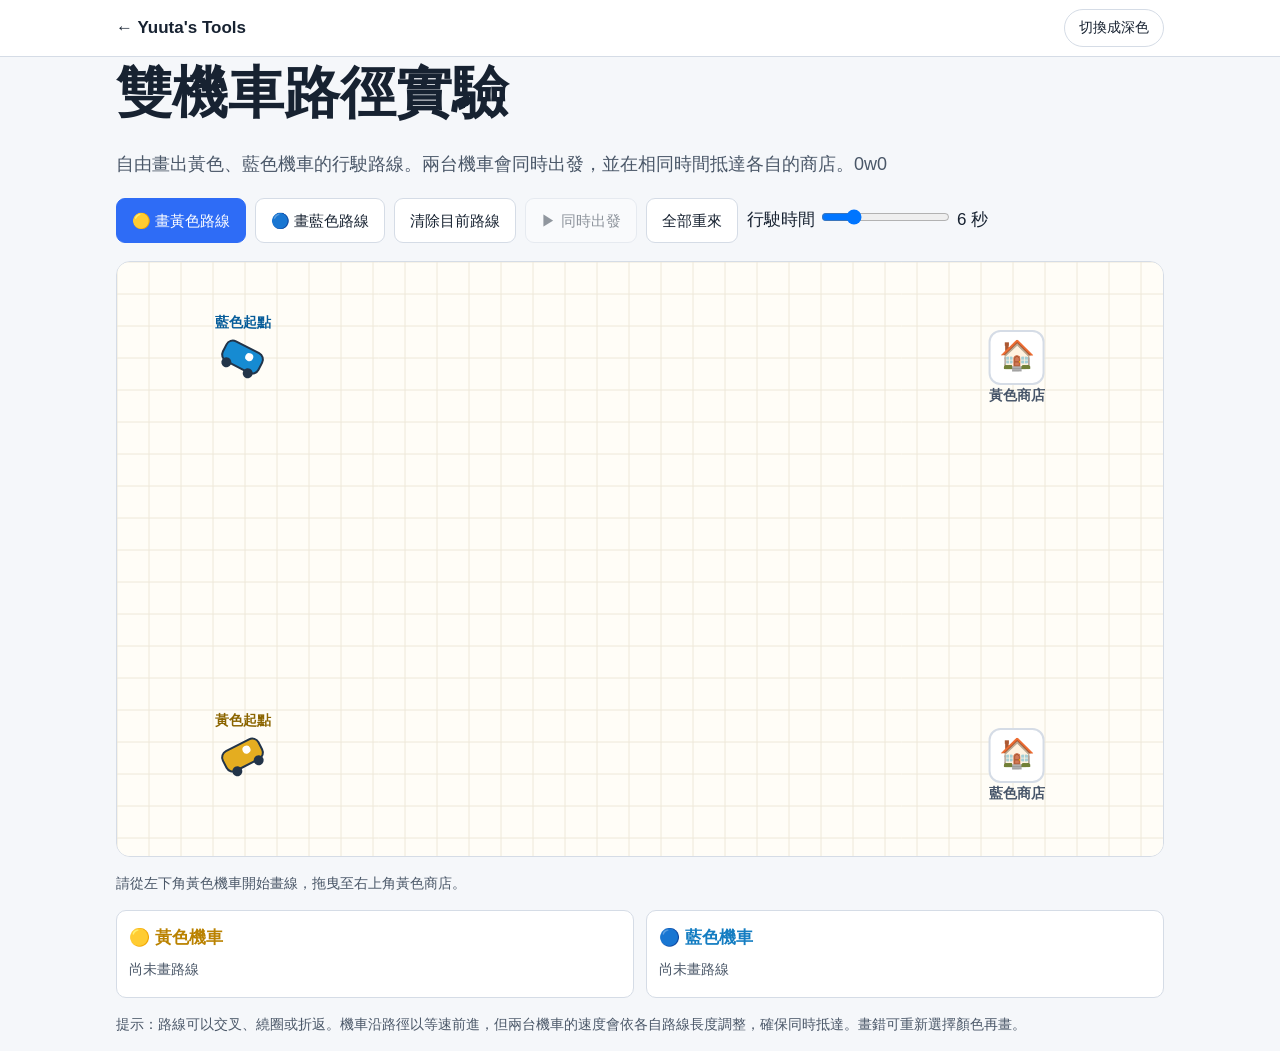
==== two-scooters/index.html @ 7529c906 "Add interactive two-scooter equal-time path experiment" ====
<!doctype html><html lang="zh-Hant-TW"><head><meta charset="utf-8"><meta name="viewport" content="width=device-width,initial-scale=1"><title>雙機車路徑實驗 — Yuuta's Tools</title><link rel="stylesheet" href="../assets/style.css"><script src="../assets/theme.js"></script><style>main{padding-top:34px}.lead{color:var(--ink-soft);font-size:18px}.controls{display:flex;flex-wrap:wrap;gap:9px;align-items:center;margin:18px 0}.controls button{font:inherit;font-size:15px;padding:8px 15px;border:1px solid var(--line);border-radius:9px;background:var(--panel);color:var(--ink);cursor:pointer}.controls button.primary{background:var(--wire);color:#fff;border-color:var(--wire)}button:disabled{opacity:.45;cursor:not-allowed}.stage{border:1px solid var(--line);border-radius:14px;overflow:hidden;background:#fffdf7}canvas{display:block;width:100%;height:min(66vh,620px);min-height:380px;touch-action:none;cursor:crosshair}.stats{display:grid;grid-template-columns:repeat(2,minmax(0,1fr));gap:12px;margin:14px 0}.stat{border:1px solid var(--line);border-radius:10px;padding:12px;background:var(--panel)}.stat strong{display:block}.stat span{font-family:var(--font-code);font-size:14px;color:var(--ink-soft)}.hint{color:var(--ink-soft);font-size:14px}.yellow{color:#ba8200}.blue{color:#147dc2}@media(max-width:600px){canvas{height:490px}.stats{grid-template-columns:1fr}}</style></head><body><header class="site-bar"><div class="wrap"><a class="home" href="../">← Yuuta's Tools</a><button class="theme-btn">切換主題</button></div></header><main class="wrap"><h1>雙機車路徑實驗</h1><p class="lead">自由畫出黃色、藍色機車的行駛路線。兩台機車會同時出發，並在相同時間抵達各自的商店。0w0</p><div class="controls"><button id="yellow" class="primary">🟡 畫黃色路線</button><button id="blue">🔵 畫藍色路線</button><button id="undo">清除目前路線</button><button id="play" disabled>▶ 同時出發</button><button id="reset">全部重來</button><label>行駛時間 <input id="duration" type="range" min="2" max="20" step="1" value="6"> <output id="seconds">6</output> 秒</label></div><div class="stage"><canvas id="board" aria-label="繪製兩台機車路線的畫布"></canvas></div><p id="status" class="hint" role="status">請從左下角黃色機車開始畫線，拖曳至右上角黃色商店。</p><div class="stats"><div class="stat"><strong class="yellow">🟡 黃色機車</strong><span id="yellowStats">尚未畫路線</span></div><div class="stat"><strong class="blue">🔵 藍色機車</strong><span id="blueStats">尚未畫路線</span></div></div><p class="hint">提示：路線可以交叉、繞圈或折返。機車沿路徑以等速前進，但兩台機車的速度會依各自路線長度調整，確保同時抵達。畫錯可重新選擇顏色再畫。</p></main><script>
(()=>{"use strict";
const $=s=>document.querySelector(s),canvas=$("#board"),ctx=canvas.getContext("2d");
const config={yellow:{start:{x:.12,y:.83},end:{x:.86,y:.16},color:"#e4ad20",dark:"#8b6500",name:"黃色"},blue:{start:{x:.12,y:.16},end:{x:.86,y:.83},color:"#168bd2",dark:"#075d9a",name:"藍色"}};
let selected="yellow",paths={yellow:[],blue:[]},drawing=false,playing=false,progress=0,started=0,raf=0,dimensions={w:800,h:520},pointerId=null;
const pos=(p)=>({x:p.x*dimensions.w,y:p.y*dimensions.h});
const distance=(a,b)=>Math.hypot(a.x-b.x,a.y-b.y);
const lengths=pts=>pts.slice(1).reduce((n,p,i)=>n+distance(p,pts[i]),0);
function sample(points,f){if(!points.length)return null;if(points.length===1)return points[0];const total=lengths(points),target=total*f;let d=0;for(let i=1;i<points.length;i++){const step=distance(points[i-1],points[i]);if(d+step>=target){const t=step?Math.min(1,(target-d)/step):0;return{x:points[i-1].x+(points[i].x-points[i-1].x)*t,y:points[i-1].y+(points[i].y-points[i-1].y)*t}}d+=step}return points.at(-1)}
function pathToPixels(name){return paths[name].map(pos)}
function label(text,x,y,color){ctx.font="bold 14px sans-serif";ctx.textAlign="center";ctx.fillStyle=color;ctx.fillText(text,x,y)}
function endpoint(p,emoji,name){const q=pos(p);ctx.fillStyle="#fff";ctx.strokeStyle="#d5dce6";ctx.lineWidth=2;ctx.beginPath();ctx.roundRect(q.x-27,q.y-26,54,53,11);ctx.fill();ctx.stroke();ctx.font="29px sans-serif";ctx.textAlign="center";ctx.fillText(emoji,q.x,q.y+8);label(name,q.x,q.y+43,"#475569")}
function bike(p,color,angle){if(!p)return;ctx.save();ctx.translate(p.x,p.y);ctx.rotate(angle);ctx.fillStyle=color;ctx.strokeStyle="#223449";ctx.lineWidth=2;ctx.beginPath();ctx.roundRect(-20,-11,40,22,7);ctx.fill();ctx.stroke();ctx.fillStyle="#223449";for(const x of [-12,12]){ctx.beginPath();ctx.arc(x,12,5,0,Math.PI*2);ctx.fill()}ctx.fillStyle="#fff";ctx.beginPath();ctx.arc(6,-3,4,0,Math.PI*2);ctx.fill();ctx.restore()}
function draw(){const {w,h}=dimensions;ctx.clearRect(0,0,w,h);ctx.fillStyle="#fffdf7";ctx.fillRect(0,0,w,h);ctx.strokeStyle="#eee8d9";ctx.lineWidth=1;for(let x=0;x<w;x+=32){ctx.beginPath();ctx.moveTo(x,0);ctx.lineTo(x,h);ctx.stroke()}for(let y=0;y<h;y+=32){ctx.beginPath();ctx.moveTo(0,y);ctx.lineTo(w,y);ctx.stroke()}
for(const name of ["yellow","blue"]){const c=config[name],points=pathToPixels(name);if(points.length>1){ctx.strokeStyle=c.color;ctx.lineWidth=7;ctx.lineCap="round";ctx.lineJoin="round";ctx.beginPath();points.forEach((p,i)=>i?ctx.lineTo(p.x,p.y):ctx.moveTo(p.x,p.y));ctx.stroke()}}
endpoint(config.yellow.end,"🏠","黃色商店");endpoint(config.blue.end,"🏠","藍色商店");
for(const name of ["yellow","blue"]){const c=config[name],points=pathToPixels(name),p=playing||progress>0?sample(points,progress):pos(c.start);const next=playing||progress>0?sample(points,Math.min(1,progress+.003)):points[1]||pos(c.end);bike(p,c.color,next?Math.atan2(next.y-p.y,next.x-p.x):0)}
for(const name of ["yellow","blue"]){const c=config[name],p=pos(c.start);label(c.name+"起點",p.x,p.y-30,c.dark)}
}
function update(){for(const name of ["yellow","blue"]){const p=pathToPixels(name),l=lengths(p),sec=+$("#duration").value;$("#"+name+"Stats").textContent=p.length>1?`路線長度 ${Math.round(l)} px · 速度 ${(l/sec).toFixed(1)} px/s`:"尚未畫路線"}$("#play").disabled=playing||!["yellow","blue"].every(n=>paths[n].length>1);$("#seconds").textContent=$("#duration").value;$("#yellow").classList.toggle("primary",selected==="yellow");$("#blue").classList.toggle("primary",selected==="blue")}
function select(name){if(playing)return;selected=name;update();$("#status").textContent=`請從${config[name].name}機車拖曳到對應商店。可以自由繞路。`}
function resetPlayback(){cancelAnimationFrame(raf);playing=false;progress=0}
function finishPath(){if(!drawing)return;drawing=false;pointerId=null;const name=selected,points=paths[name],end=config[name].end;if(points.length<2){paths[name]=[];$("#status").textContent="路線太短，請再試一次。";update();draw();return}const last=points.at(-1);if(distance(pos(last),pos(end))>Math.max(42,dimensions.w*.06)){paths[name]=[];$("#status").textContent="還沒到商店！請把路線畫到對應的商店附近再放開。";update();draw();return}points.push({...end});if(name==="yellow"&&!paths.blue.length)select("blue");else if(name==="blue"&&!paths.yellow.length)select("yellow");$("#status").textContent=["yellow","blue"].every(n=>paths[n].length>1)?"兩條路線都完成！按「同時出發」觀看。":"路線完成！接著畫另一台機車的路線。";update();draw()}
function point(e){const r=canvas.getBoundingClientRect();return{x:(e.clientX-r.left)/r.width,y:(e.clientY-r.top)/r.height}}
canvas.addEventListener("pointerdown",e=>{if(playing)return;const p=point(e),start=config[selected].start;if(distance(pos(p),pos(start))>Math.max(55,dimensions.w*.08)){ $("#status").textContent="請從目前選擇的機車起點開始畫線。";return}resetPlayback();paths[selected]=[{...start}];drawing=true;pointerId=e.pointerId;canvas.setPointerCapture(e.pointerId);update();draw()});
canvas.addEventListener("pointermove",e=>{if(!drawing||e.pointerId!==pointerId)return;const p=point(e);p.x=Math.max(0,Math.min(1,p.x));p.y=Math.max(0,Math.min(1,p.y));const pts=paths[selected];if(distance(pos(pts.at(-1)),pos(p))>2){pts.push(p);draw()}});
canvas.addEventListener("pointerup",e=>{if(e.pointerId===pointerId)finishPath()});canvas.addEventListener("pointercancel",e=>{if(e.pointerId===pointerId)finishPath()});
$("#yellow").onclick=()=>select("yellow");$("#blue").onclick=()=>select("blue");$("#undo").onclick=()=>{resetPlayback();paths[selected]=[];update();draw();$("#status").textContent="已清除目前路線，請重新畫。"};$("#reset").onclick=()=>{resetPlayback();paths={yellow:[],blue:[]};selected="yellow";update();draw();$("#status").textContent="已重設，從黃色機車開始畫線。"};$("#duration").oninput=()=>{if(playing)resetPlayback();update();draw()};
$("#play").onclick=()=>{if(playing||!["yellow","blue"].every(n=>paths[n].length>1))return;resetPlayback();playing=true;started=performance.now();const duration=+$("#duration").value*1000;$("#status").textContent="兩台機車同時出發！";update();function frame(now){progress=Math.min(1,(now-started)/duration);draw();if(progress<1)raf=requestAnimationFrame(frame);else{playing=false;$("#status").textContent="兩台機車同時抵達！可以重播，或重畫路線。";update()}}raf=requestAnimationFrame(frame)};
function resize(){const r=canvas.getBoundingClientRect();dimensions={w:r.width,h:r.height};const dpr=window.devicePixelRatio||1;canvas.width=Math.round(r.width*dpr);canvas.height=Math.round(r.height*dpr);ctx.setTransform(dpr,0,0,dpr,0,0);draw()}window.addEventListener("resize",resize);update();resize();
})();
</script></body></html>
---- assets/style.css ----
:root{--paper:#f5f7fa;--panel:#fff;--ink:#172231;--ink-soft:#4a5768;--line:#d5dce6;--wire:#2e6cf6;--wire-soft:#dfe8fe;--radius-sm:6px;--font-body:"Noto Sans TC","PingFang TC",sans-serif;--font-code:"JetBrains Mono",monospace;color-scheme:light}
@media(prefers-color-scheme:dark){:root:not([data-theme=light]){--paper:#10161f;--panel:#18202b;--ink:#e6ecf3;--ink-soft:#a3afbf;--line:#2b3646;--wire:#6b97ff;--wire-soft:#1d2b4a;color-scheme:dark}}
:root[data-theme=dark]{--paper:#10161f;--panel:#18202b;--ink:#e6ecf3;--ink-soft:#a3afbf;--line:#2b3646;--wire:#6b97ff;--wire-soft:#1d2b4a;color-scheme:dark}
*{box-sizing:border-box}body{margin:0;background:var(--paper);color:var(--ink);font-family:var(--font-body);font-size:17px;line-height:1.8}a{color:var(--wire)}.wrap{max-width:1080px;margin:auto;padding:0 16px}.site-bar{background:var(--panel);border-bottom:1px solid var(--line)}.site-bar .wrap{display:flex;align-items:center;justify-content:space-between;min-height:56px}.home{color:var(--ink);text-decoration:none;font-weight:700}.theme-btn,.btn{font:inherit;font-size:14px;background:var(--panel);color:var(--ink);border:1px solid var(--line);border-radius:999px;padding:5px 14px;cursor:pointer}.btn[aria-pressed=true]{background:var(--wire);color:white;border-color:var(--wire)}button:focus-visible,a:focus-visible,input:focus-visible{outline:3px solid var(--wire);outline-offset:2px}h1{font-size:clamp(32px,6vw,56px);font-weight:900;line-height:1.3;margin:0 0 16px}.site-foot{border-top:1px solid var(--line);margin-top:96px;padding:24px 0 40px;color:var(--ink-soft);font-size:14px}
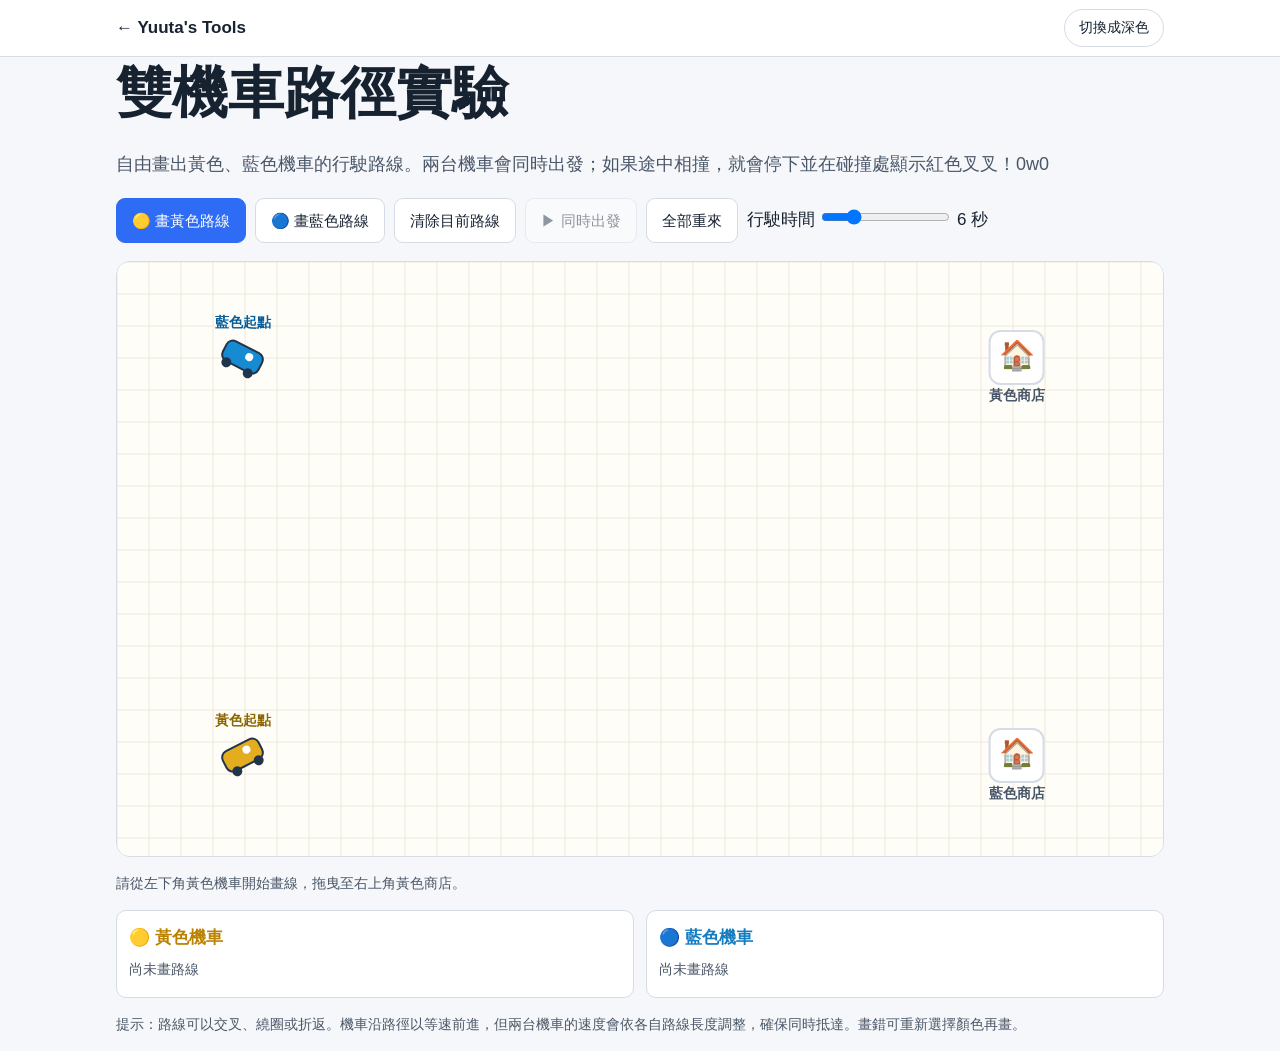
==== commit 547ff4a2: "Detect scooter collisions and mark crash with red X" ====
--- a/two-scooters/index.html
+++ b/two-scooters/index.html
@@ -1,8 +1,8 @@
-<!doctype html><html lang="zh-Hant-TW"><head><meta charset="utf-8"><meta name="viewport" content="width=device-width,initial-scale=1"><title>雙機車路徑實驗 — Yuuta's Tools</title><link rel="stylesheet" href="../assets/style.css"><script src="../assets/theme.js"></script><style>main{padding-top:34px}.lead{color:var(--ink-soft);font-size:18px}.controls{display:flex;flex-wrap:wrap;gap:9px;align-items:center;margin:18px 0}.controls button{font:inherit;font-size:15px;padding:8px 15px;border:1px solid var(--line);border-radius:9px;background:var(--panel);color:var(--ink);cursor:pointer}.controls button.primary{background:var(--wire);color:#fff;border-color:var(--wire)}button:disabled{opacity:.45;cursor:not-allowed}.stage{border:1px solid var(--line);border-radius:14px;overflow:hidden;background:#fffdf7}canvas{display:block;width:100%;height:min(66vh,620px);min-height:380px;touch-action:none;cursor:crosshair}.stats{display:grid;grid-template-columns:repeat(2,minmax(0,1fr));gap:12px;margin:14px 0}.stat{border:1px solid var(--line);border-radius:10px;padding:12px;background:var(--panel)}.stat strong{display:block}.stat span{font-family:var(--font-code);font-size:14px;color:var(--ink-soft)}.hint{color:var(--ink-soft);font-size:14px}.yellow{color:#ba8200}.blue{color:#147dc2}@media(max-width:600px){canvas{height:490px}.stats{grid-template-columns:1fr}}</style></head><body><header class="site-bar"><div class="wrap"><a class="home" href="../">← Yuuta's Tools</a><button class="theme-btn">切換主題</button></div></header><main class="wrap"><h1>雙機車路徑實驗</h1><p class="lead">自由畫出黃色、藍色機車的行駛路線。兩台機車會同時出發，並在相同時間抵達各自的商店。0w0</p><div class="controls"><button id="yellow" class="primary">🟡 畫黃色路線</button><button id="blue">🔵 畫藍色路線</button><button id="undo">清除目前路線</button><button id="play" disabled>▶ 同時出發</button><button id="reset">全部重來</button><label>行駛時間 <input id="duration" type="range" min="2" max="20" step="1" value="6"> <output id="seconds">6</output> 秒</label></div><div class="stage"><canvas id="board" aria-label="繪製兩台機車路線的畫布"></canvas></div><p id="status" class="hint" role="status">請從左下角黃色機車開始畫線，拖曳至右上角黃色商店。</p><div class="stats"><div class="stat"><strong class="yellow">🟡 黃色機車</strong><span id="yellowStats">尚未畫路線</span></div><div class="stat"><strong class="blue">🔵 藍色機車</strong><span id="blueStats">尚未畫路線</span></div></div><p class="hint">提示：路線可以交叉、繞圈或折返。機車沿路徑以等速前進，但兩台機車的速度會依各自路線長度調整，確保同時抵達。畫錯可重新選擇顏色再畫。</p></main><script>
+<!doctype html><html lang="zh-Hant-TW"><head><meta charset="utf-8"><meta name="viewport" content="width=device-width,initial-scale=1"><title>雙機車路徑實驗 — Yuuta's Tools</title><link rel="stylesheet" href="../assets/style.css"><script src="../assets/theme.js"></script><style>main{padding-top:34px}.lead{color:var(--ink-soft);font-size:18px}.controls{display:flex;flex-wrap:wrap;gap:9px;align-items:center;margin:18px 0}.controls button{font:inherit;font-size:15px;padding:8px 15px;border:1px solid var(--line);border-radius:9px;background:var(--panel);color:var(--ink);cursor:pointer}.controls button.primary{background:var(--wire);color:#fff;border-color:var(--wire)}button:disabled{opacity:.45;cursor:not-allowed}.stage{border:1px solid var(--line);border-radius:14px;overflow:hidden;background:#fffdf7}canvas{display:block;width:100%;height:min(66vh,620px);min-height:380px;touch-action:none;cursor:crosshair}.stats{display:grid;grid-template-columns:repeat(2,minmax(0,1fr));gap:12px;margin:14px 0}.stat{border:1px solid var(--line);border-radius:10px;padding:12px;background:var(--panel)}.stat strong{display:block}.stat span{font-family:var(--font-code);font-size:14px;color:var(--ink-soft)}.hint{color:var(--ink-soft);font-size:14px}.yellow{color:#ba8200}.blue{color:#147dc2}@media(max-width:600px){canvas{height:490px}.stats{grid-template-columns:1fr}}</style></head><body><header class="site-bar"><div class="wrap"><a class="home" href="../">← Yuuta's Tools</a><button class="theme-btn">切換主題</button></div></header><main class="wrap"><h1>雙機車路徑實驗</h1><p class="lead">自由畫出黃色、藍色機車的行駛路線。兩台機車會同時出發；如果途中相撞，就會停下並在碰撞處顯示紅色叉叉！0w0</p><div class="controls"><button id="yellow" class="primary">🟡 畫黃色路線</button><button id="blue">🔵 畫藍色路線</button><button id="undo">清除目前路線</button><button id="play" disabled>▶ 同時出發</button><button id="reset">全部重來</button><label>行駛時間 <input id="duration" type="range" min="2" max="20" step="1" value="6"> <output id="seconds">6</output> 秒</label></div><div class="stage"><canvas id="board" aria-label="繪製兩台機車路線的畫布"></canvas></div><p id="status" class="hint" role="status">請從左下角黃色機車開始畫線，拖曳至右上角黃色商店。</p><div class="stats"><div class="stat"><strong class="yellow">🟡 黃色機車</strong><span id="yellowStats">尚未畫路線</span></div><div class="stat"><strong class="blue">🔵 藍色機車</strong><span id="blueStats">尚未畫路線</span></div></div><p class="hint">提示：路線可以交叉、繞圈或折返。機車沿路徑以等速前進，但兩台機車的速度會依各自路線長度調整，確保同時抵達。畫錯可重新選擇顏色再畫。</p></main><script>
 (()=>{"use strict";
 const $=s=>document.querySelector(s),canvas=$("#board"),ctx=canvas.getContext("2d");
 const config={yellow:{start:{x:.12,y:.83},end:{x:.86,y:.16},color:"#e4ad20",dark:"#8b6500",name:"黃色"},blue:{start:{x:.12,y:.16},end:{x:.86,y:.83},color:"#168bd2",dark:"#075d9a",name:"藍色"}};
-let selected="yellow",paths={yellow:[],blue:[]},drawing=false,playing=false,progress=0,started=0,raf=0,dimensions={w:800,h:520},pointerId=null;
+let collision=null;let selected="yellow",paths={yellow:[],blue:[]},drawing=false,playing=false,progress=0,started=0,raf=0,dimensions={w:800,h:520},pointerId=null;
 const pos=(p)=>({x:p.x*dimensions.w,y:p.y*dimensions.h});
 const distance=(a,b)=>Math.hypot(a.x-b.x,a.y-b.y);
 const lengths=pts=>pts.slice(1).reduce((n,p,i)=>n+distance(p,pts[i]),0);
@@ -11,22 +11,24 @@
 function label(text,x,y,color){ctx.font="bold 14px sans-serif";ctx.textAlign="center";ctx.fillStyle=color;ctx.fillText(text,x,y)}
 function endpoint(p,emoji,name){const q=pos(p);ctx.fillStyle="#fff";ctx.strokeStyle="#d5dce6";ctx.lineWidth=2;ctx.beginPath();ctx.roundRect(q.x-27,q.y-26,54,53,11);ctx.fill();ctx.stroke();ctx.font="29px sans-serif";ctx.textAlign="center";ctx.fillText(emoji,q.x,q.y+8);label(name,q.x,q.y+43,"#475569")}
 function bike(p,color,angle){if(!p)return;ctx.save();ctx.translate(p.x,p.y);ctx.rotate(angle);ctx.fillStyle=color;ctx.strokeStyle="#223449";ctx.lineWidth=2;ctx.beginPath();ctx.roundRect(-20,-11,40,22,7);ctx.fill();ctx.stroke();ctx.fillStyle="#223449";for(const x of [-12,12]){ctx.beginPath();ctx.arc(x,12,5,0,Math.PI*2);ctx.fill()}ctx.fillStyle="#fff";ctx.beginPath();ctx.arc(6,-3,4,0,Math.PI*2);ctx.fill();ctx.restore()}
+function collisionAt(a,b){const A=sample(pathToPixels("yellow"),a),B=sample(pathToPixels("blue"),a),C=sample(pathToPixels("yellow"),b),D=sample(pathToPixels("blue"),b);if(!A||!B||!C||!D)return null;const rx=A.x-B.x,ry=A.y-B.y,vx=(C.x-D.x)-rx,vy=(C.y-D.y)-ry;const t=Math.max(0,Math.min(1,-(rx*vx+ry*vy)/(vx*vx+vy*vy||1)));const sep=Math.hypot(rx+vx*t,ry+vy*t);if(sep>25)return null;const f=a+(b-a)*t,p=sample(pathToPixels("yellow"),f),q=sample(pathToPixels("blue"),f);return {f,x:(p.x+q.x)/2,y:(p.y+q.y)/2}}
 function draw(){const {w,h}=dimensions;ctx.clearRect(0,0,w,h);ctx.fillStyle="#fffdf7";ctx.fillRect(0,0,w,h);ctx.strokeStyle="#eee8d9";ctx.lineWidth=1;for(let x=0;x<w;x+=32){ctx.beginPath();ctx.moveTo(x,0);ctx.lineTo(x,h);ctx.stroke()}for(let y=0;y<h;y+=32){ctx.beginPath();ctx.moveTo(0,y);ctx.lineTo(w,y);ctx.stroke()}
 for(const name of ["yellow","blue"]){const c=config[name],points=pathToPixels(name);if(points.length>1){ctx.strokeStyle=c.color;ctx.lineWidth=7;ctx.lineCap="round";ctx.lineJoin="round";ctx.beginPath();points.forEach((p,i)=>i?ctx.lineTo(p.x,p.y):ctx.moveTo(p.x,p.y));ctx.stroke()}}
 endpoint(config.yellow.end,"🏠","黃色商店");endpoint(config.blue.end,"🏠","藍色商店");
 for(const name of ["yellow","blue"]){const c=config[name],points=pathToPixels(name),p=playing||progress>0?sample(points,progress):pos(c.start);const next=playing||progress>0?sample(points,Math.min(1,progress+.003)):points[1]||pos(c.end);bike(p,c.color,next?Math.atan2(next.y-p.y,next.x-p.x):0)}
+if(collision){const {x,y}=collision;ctx.save();ctx.translate(x,y);ctx.strokeStyle="#e32636";ctx.lineWidth=12;ctx.lineCap="round";ctx.shadowColor="#ff384b";ctx.shadowBlur=15;ctx.beginPath();ctx.moveTo(-26,-26);ctx.lineTo(26,26);ctx.moveTo(26,-26);ctx.lineTo(-26,26);ctx.stroke();ctx.restore();label("碰撞！",x,y-43,"#d51f2d")}
 for(const name of ["yellow","blue"]){const c=config[name],p=pos(c.start);label(c.name+"起點",p.x,p.y-30,c.dark)}
 }
 function update(){for(const name of ["yellow","blue"]){const p=pathToPixels(name),l=lengths(p),sec=+$("#duration").value;$("#"+name+"Stats").textContent=p.length>1?`路線長度 ${Math.round(l)} px · 速度 ${(l/sec).toFixed(1)} px/s`:"尚未畫路線"}$("#play").disabled=playing||!["yellow","blue"].every(n=>paths[n].length>1);$("#seconds").textContent=$("#duration").value;$("#yellow").classList.toggle("primary",selected==="yellow");$("#blue").classList.toggle("primary",selected==="blue")}
 function select(name){if(playing)return;selected=name;update();$("#status").textContent=`請從${config[name].name}機車拖曳到對應商店。可以自由繞路。`}
-function resetPlayback(){cancelAnimationFrame(raf);playing=false;progress=0}
+function resetPlayback(){cancelAnimationFrame(raf);playing=false;progress=0;collision=null}
 function finishPath(){if(!drawing)return;drawing=false;pointerId=null;const name=selected,points=paths[name],end=config[name].end;if(points.length<2){paths[name]=[];$("#status").textContent="路線太短，請再試一次。";update();draw();return}const last=points.at(-1);if(distance(pos(last),pos(end))>Math.max(42,dimensions.w*.06)){paths[name]=[];$("#status").textContent="還沒到商店！請把路線畫到對應的商店附近再放開。";update();draw();return}points.push({...end});if(name==="yellow"&&!paths.blue.length)select("blue");else if(name==="blue"&&!paths.yellow.length)select("yellow");$("#status").textContent=["yellow","blue"].every(n=>paths[n].length>1)?"兩條路線都完成！按「同時出發」觀看。":"路線完成！接著畫另一台機車的路線。";update();draw()}
 function point(e){const r=canvas.getBoundingClientRect();return{x:(e.clientX-r.left)/r.width,y:(e.clientY-r.top)/r.height}}
 canvas.addEventListener("pointerdown",e=>{if(playing)return;const p=point(e),start=config[selected].start;if(distance(pos(p),pos(start))>Math.max(55,dimensions.w*.08)){ $("#status").textContent="請從目前選擇的機車起點開始畫線。";return}resetPlayback();paths[selected]=[{...start}];drawing=true;pointerId=e.pointerId;canvas.setPointerCapture(e.pointerId);update();draw()});
 canvas.addEventListener("pointermove",e=>{if(!drawing||e.pointerId!==pointerId)return;const p=point(e);p.x=Math.max(0,Math.min(1,p.x));p.y=Math.max(0,Math.min(1,p.y));const pts=paths[selected];if(distance(pos(pts.at(-1)),pos(p))>2){pts.push(p);draw()}});
 canvas.addEventListener("pointerup",e=>{if(e.pointerId===pointerId)finishPath()});canvas.addEventListener("pointercancel",e=>{if(e.pointerId===pointerId)finishPath()});
 $("#yellow").onclick=()=>select("yellow");$("#blue").onclick=()=>select("blue");$("#undo").onclick=()=>{resetPlayback();paths[selected]=[];update();draw();$("#status").textContent="已清除目前路線，請重新畫。"};$("#reset").onclick=()=>{resetPlayback();paths={yellow:[],blue:[]};selected="yellow";update();draw();$("#status").textContent="已重設，從黃色機車開始畫線。"};$("#duration").oninput=()=>{if(playing)resetPlayback();update();draw()};
-$("#play").onclick=()=>{if(playing||!["yellow","blue"].every(n=>paths[n].length>1))return;resetPlayback();playing=true;started=performance.now();const duration=+$("#duration").value*1000;$("#status").textContent="兩台機車同時出發！";update();function frame(now){progress=Math.min(1,(now-started)/duration);draw();if(progress<1)raf=requestAnimationFrame(frame);else{playing=false;$("#status").textContent="兩台機車同時抵達！可以重播，或重畫路線。";update()}}raf=requestAnimationFrame(frame)};
+$("#play").onclick=()=>{if(playing||!["yellow","blue"].every(n=>paths[n].length>1))return;resetPlayback();playing=true;started=performance.now();const duration=+$("#duration").value*1000;$("#status").textContent="兩台機車同時出發！";update();function frame(now){const next=Math.min(1,(now-started)/duration);const hit=collisionAt(progress,next);progress=hit?hit.f:next;if(hit){collision=hit;playing=false;draw();$("#status").textContent="💥 兩台機車撞到了！紅色叉叉標示碰撞位置。可以重播或修改路線。";update();return}draw();if(progress<1)raf=requestAnimationFrame(frame);else{playing=false;$("#status").textContent="兩台機車同時抵達！可以重播，或重畫路線。";update()}}raf=requestAnimationFrame(frame)};
 function resize(){const r=canvas.getBoundingClientRect();dimensions={w:r.width,h:r.height};const dpr=window.devicePixelRatio||1;canvas.width=Math.round(r.width*dpr);canvas.height=Math.round(r.height*dpr);ctx.setTransform(dpr,0,0,dpr,0,0);draw()}window.addEventListener("resize",resize);update();resize();
 })();
 </script></body></html>
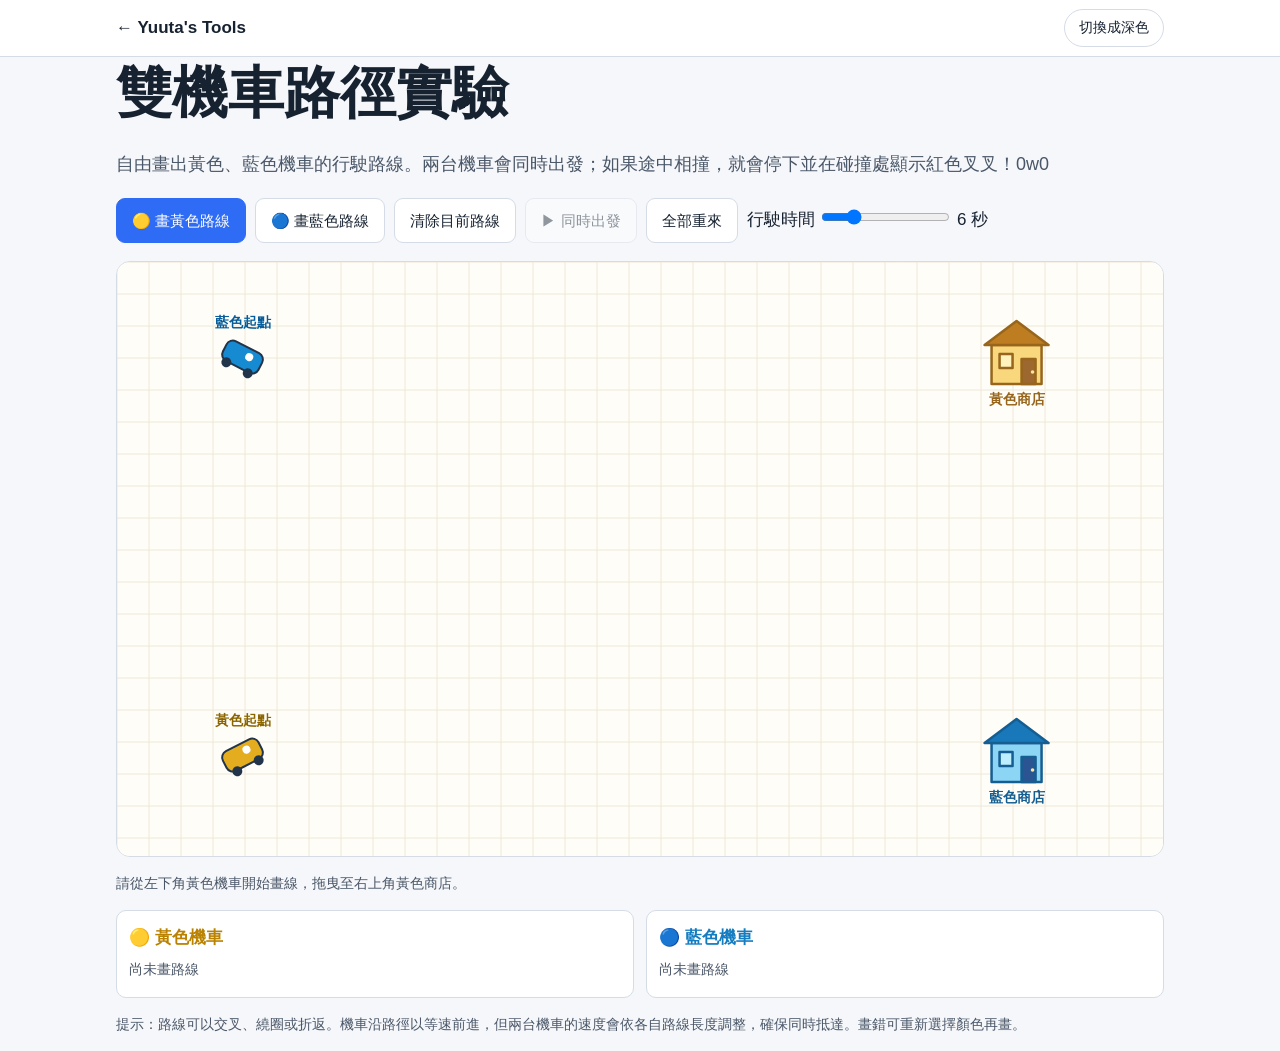
==== commit 36ab3eff: "Draw scooter destinations as geometric storefronts" ====
--- a/two-scooters/index.html
+++ b/two-scooters/index.html
@@ -9,7 +9,7 @@
 function sample(points,f){if(!points.length)return null;if(points.length===1)return points[0];const total=lengths(points),target=total*f;let d=0;for(let i=1;i<points.length;i++){const step=distance(points[i-1],points[i]);if(d+step>=target){const t=step?Math.min(1,(target-d)/step):0;return{x:points[i-1].x+(points[i].x-points[i-1].x)*t,y:points[i-1].y+(points[i].y-points[i-1].y)*t}}d+=step}return points.at(-1)}
 function pathToPixels(name){return paths[name].map(pos)}
 function label(text,x,y,color){ctx.font="bold 14px sans-serif";ctx.textAlign="center";ctx.fillStyle=color;ctx.fillText(text,x,y)}
-function endpoint(p,emoji,name){const q=pos(p);ctx.fillStyle="#fff";ctx.strokeStyle="#d5dce6";ctx.lineWidth=2;ctx.beginPath();ctx.roundRect(q.x-27,q.y-26,54,53,11);ctx.fill();ctx.stroke();ctx.font="29px sans-serif";ctx.textAlign="center";ctx.fillText(emoji,q.x,q.y+8);label(name,q.x,q.y+43,"#475569")}
+function endpoint(p,emoji,name){const q=pos(p),blue=name.includes("藍"),wall=blue?"#8dd5f5":"#f9d77c",roof=blue?"#1978ba":"#bd7d20",edge=blue?"#155e92":"#97651b";ctx.save();ctx.translate(q.x,q.y);ctx.lineJoin="round";ctx.lineWidth=2.5;ctx.strokeStyle=edge;ctx.fillStyle=wall;ctx.beginPath();ctx.rect(-25,-12,50,39);ctx.fill();ctx.stroke();ctx.fillStyle=roof;ctx.beginPath();ctx.moveTo(-32,-12);ctx.lineTo(0,-36);ctx.lineTo(32,-12);ctx.closePath();ctx.fill();ctx.stroke();ctx.fillStyle=blue?"#bfefff":"#fff2bc";ctx.fillRect(-17,-3,13,14);ctx.strokeRect(-17,-3,13,14);ctx.fillStyle=blue?"#2a5592":"#9c682f";ctx.fillRect(5,2,14,25);ctx.strokeRect(5,2,14,25);ctx.fillStyle="#ffe5a2";ctx.beginPath();ctx.arc(16,15,1.8,0,Math.PI*2);ctx.fill();ctx.restore();label(name,q.x,q.y+47,edge)}
 function bike(p,color,angle){if(!p)return;ctx.save();ctx.translate(p.x,p.y);ctx.rotate(angle);ctx.fillStyle=color;ctx.strokeStyle="#223449";ctx.lineWidth=2;ctx.beginPath();ctx.roundRect(-20,-11,40,22,7);ctx.fill();ctx.stroke();ctx.fillStyle="#223449";for(const x of [-12,12]){ctx.beginPath();ctx.arc(x,12,5,0,Math.PI*2);ctx.fill()}ctx.fillStyle="#fff";ctx.beginPath();ctx.arc(6,-3,4,0,Math.PI*2);ctx.fill();ctx.restore()}
 function collisionAt(a,b){const A=sample(pathToPixels("yellow"),a),B=sample(pathToPixels("blue"),a),C=sample(pathToPixels("yellow"),b),D=sample(pathToPixels("blue"),b);if(!A||!B||!C||!D)return null;const rx=A.x-B.x,ry=A.y-B.y,vx=(C.x-D.x)-rx,vy=(C.y-D.y)-ry;const t=Math.max(0,Math.min(1,-(rx*vx+ry*vy)/(vx*vx+vy*vy||1)));const sep=Math.hypot(rx+vx*t,ry+vy*t);if(sep>25)return null;const f=a+(b-a)*t,p=sample(pathToPixels("yellow"),f),q=sample(pathToPixels("blue"),f);return {f,x:(p.x+q.x)/2,y:(p.y+q.y)/2}}
 function draw(){const {w,h}=dimensions;ctx.clearRect(0,0,w,h);ctx.fillStyle="#fffdf7";ctx.fillRect(0,0,w,h);ctx.strokeStyle="#eee8d9";ctx.lineWidth=1;for(let x=0;x<w;x+=32){ctx.beginPath();ctx.moveTo(x,0);ctx.lineTo(x,h);ctx.stroke()}for(let y=0;y<h;y+=32){ctx.beginPath();ctx.moveTo(0,y);ctx.lineTo(w,y);ctx.stroke()}
